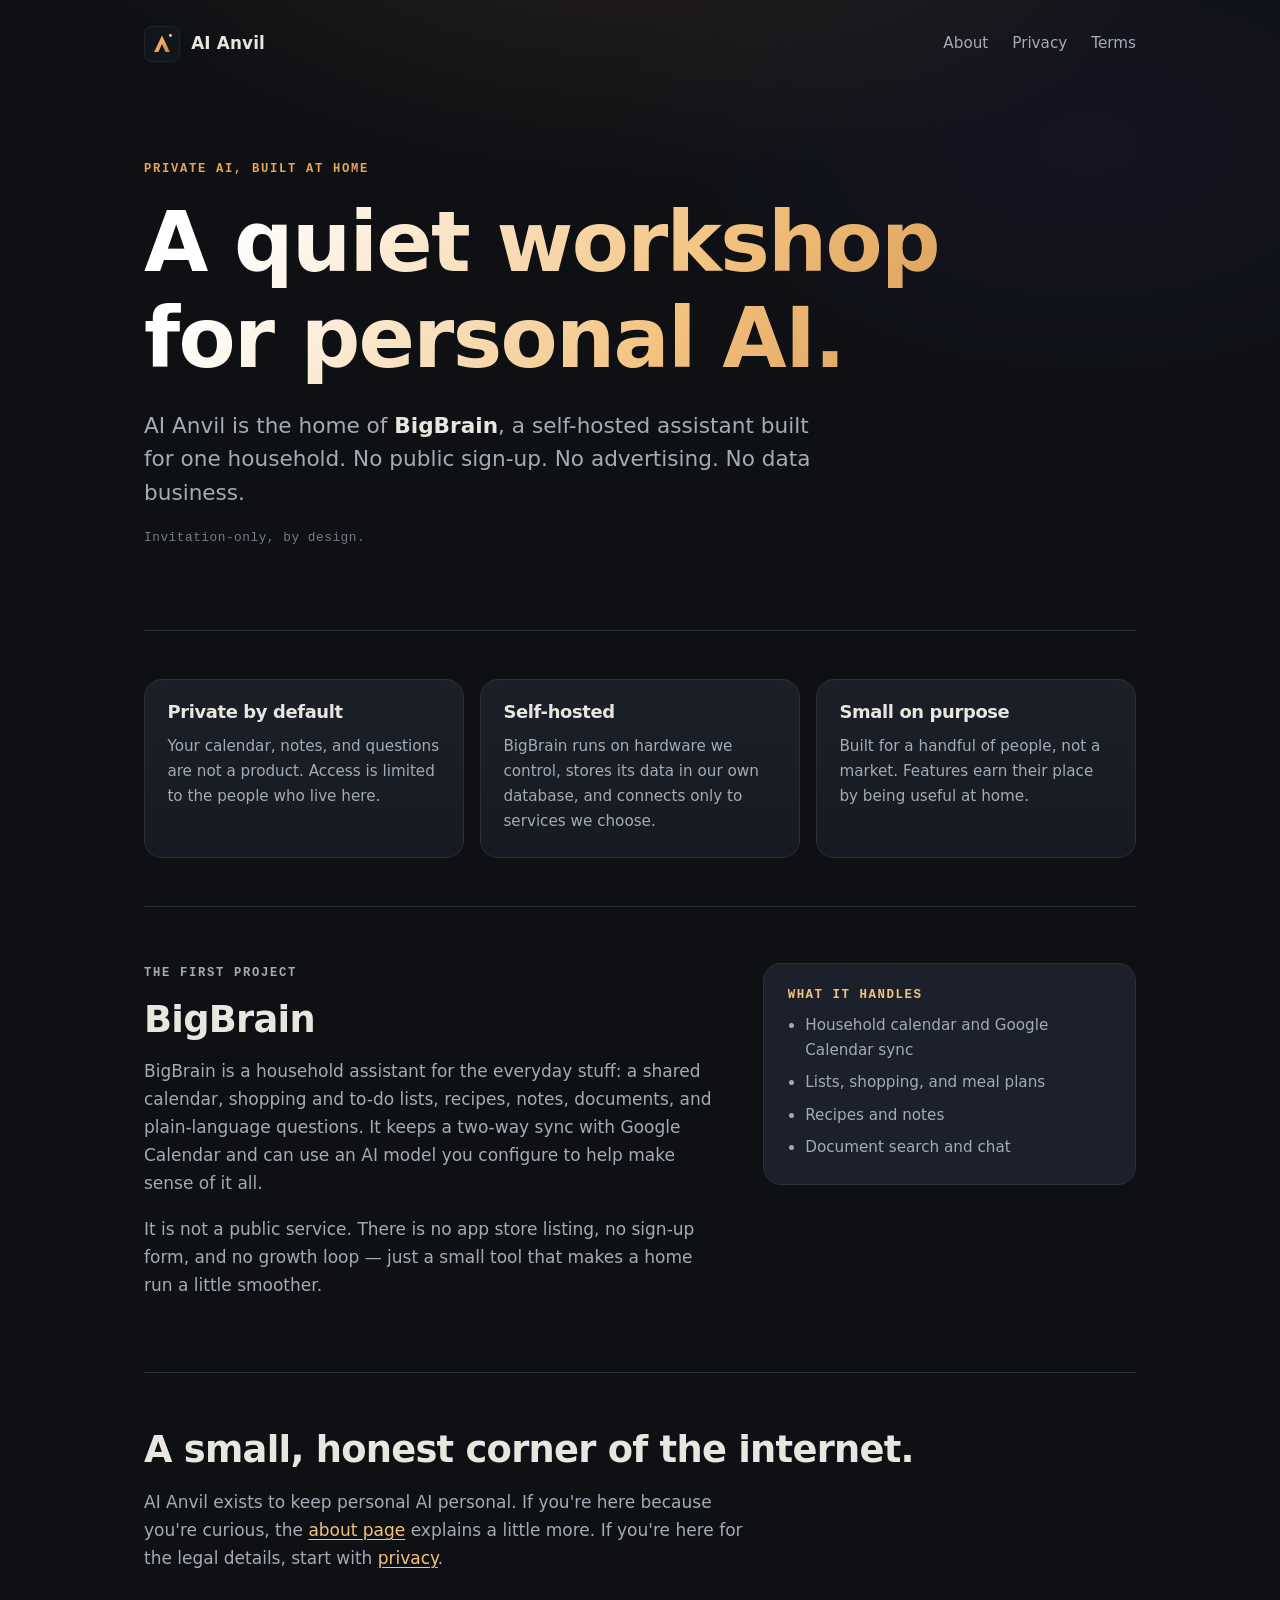
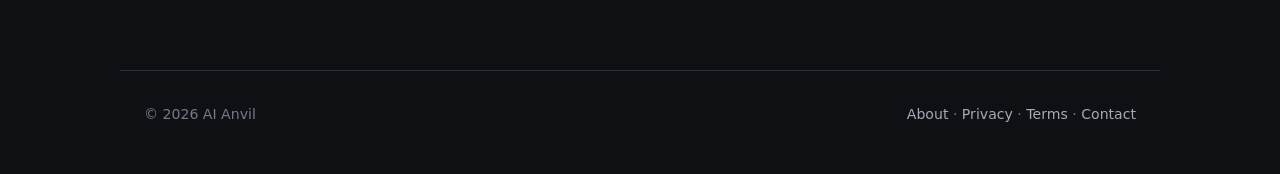
==== index.html @ 4a5acce0 "Add AI Anvil landing site with about, privacy, and terms" ====
<!doctype html>
<html lang="en">
<head>
  <meta charset="utf-8">
  <meta name="viewport" content="width=device-width, initial-scale=1">
  <title>AI Anvil — Private AI, built at home</title>
  <meta name="description" content="AI Anvil is a quiet workshop for personal AI, and the home of BigBrain — a self-hosted assistant for one household.">
  <link rel="canonical" href="https://aianvil.app/">
  <link rel="icon" href="/assets/mark.svg" type="image/svg+xml">
  <link rel="stylesheet" href="/assets/styles.css">
  <meta property="og:title" content="AI Anvil — Private AI, built at home">
  <meta property="og:description" content="A quiet workshop for personal AI, and the home of BigBrain — a self-hosted assistant for one household.">
  <meta property="og:type" content="website">
  <meta property="og:url" content="https://aianvil.app/">
</head>
<body>
  <a class="skip-link" href="#main">Skip to content</a>

  <header class="site-header">
    <a class="brand" href="/" aria-label="AI Anvil home">
      <img src="/assets/mark.svg" alt="" width="36" height="36">
      <span>AI Anvil</span>
    </a>
    <nav class="site-nav" aria-label="Primary">
      <a href="/about/">About</a>
      <a href="/privacy/">Privacy</a>
      <a href="/terms/">Terms</a>
    </nav>
  </header>

  <main id="main">
    <section class="hero">
      <p class="eyebrow">Private AI, built at home</p>
      <h1>A quiet workshop<br>for personal AI.</h1>
      <p class="lede">
        AI Anvil is the home of <strong>BigBrain</strong>, a self-hosted assistant
        built for one household. No public sign-up. No advertising. No data business.
      </p>
      <p class="note">Invitation-only, by design.</p>
    </section>

    <section class="principles" aria-labelledby="principles-heading">
      <h2 id="principles-heading" class="visually-hidden">Principles</h2>
      <article>
        <h3>Private by default</h3>
        <p>Your calendar, notes, and questions are not a product. Access is limited to the people who live here.</p>
      </article>
      <article>
        <h3>Self-hosted</h3>
        <p>BigBrain runs on hardware we control, stores its data in our own database, and connects only to services we choose.</p>
      </article>
      <article>
        <h3>Small on purpose</h3>
        <p>Built for a handful of people, not a market. Features earn their place by being useful at home.</p>
      </article>
    </section>

    <section class="project" aria-labelledby="project-heading">
      <div>
        <p class="eyebrow">The first project</p>
        <h2 id="project-heading">BigBrain</h2>
        <p>
          BigBrain is a household assistant for the everyday stuff: a shared calendar,
          shopping and to-do lists, recipes, notes, documents, and plain-language questions.
          It keeps a two-way sync with Google Calendar and can use an AI model you configure
          to help make sense of it all.
        </p>
        <p>
          It is not a public service. There is no app store listing, no sign-up form, and no
          growth loop — just a small tool that makes a home run a little smoother.
        </p>
      </div>
      <aside class="card">
        <h3>What it handles</h3>
        <ul>
          <li>Household calendar and Google Calendar sync</li>
          <li>Lists, shopping, and meal plans</li>
          <li>Recipes and notes</li>
          <li>Document search and chat</li>
        </ul>
      </aside>
    </section>

    <section class="closing" aria-labelledby="closing-heading">
      <h2 id="closing-heading">A small, honest corner of the internet.</h2>
      <p>
        AI Anvil exists to keep personal AI personal. If you're here because you're curious,
        the <a href="/about/">about page</a> explains a little more. If you're here for the
        legal details, start with <a href="/privacy/">privacy</a>.
      </p>
    </section>
  </main>

  <footer class="site-footer">
    <p>&copy; 2026 AI Anvil</p>
    <p>
      <a href="/about/">About</a>
      <span aria-hidden="true">·</span>
      <a href="/privacy/">Privacy</a>
      <span aria-hidden="true">·</span>
      <a href="/terms/">Terms</a>
      <span aria-hidden="true">·</span>
      <a href="mailto:strong.jeremy@gmail.com">Contact</a>
    </p>
  </footer>
</body>
</html>
---- assets/styles.css ----
/* AI Anvil — static site styles. No external fonts, no trackers, no JavaScript. */

:root {
  color-scheme: dark;
  --bg: #0e1014;
  --bg-soft: #12151b;
  --surface: #161a22;
  --surface-raised: #1b202a;
  --border: #29303c;
  --text: #e9e6df;
  --muted: #a4abb6;
  --faint: #737b88;
  --accent: #e7a558;
  --accent-bright: #f3c27e;
  --accent-dim: #8a5a28;
  --max: 1040px;
  --radius: 18px;
  --font: ui-sans-serif, system-ui, -apple-system, "Segoe UI", Roboto, "Helvetica Neue", Arial, sans-serif;
  --mono: ui-monospace, SFMono-Regular, Menlo, Consolas, "Liberation Mono", monospace;
}

*,
*::before,
*::after {
  box-sizing: border-box;
}

html {
  scroll-behavior: smooth;
}

body {
  margin: 0;
  min-height: 100vh;
  background:
    radial-gradient(900px 520px at 50% -10%, rgba(231, 165, 88, 0.13), transparent 70%),
    radial-gradient(700px 420px at 85% 8%, rgba(122, 92, 255, 0.06), transparent 70%),
    var(--bg);
  color: var(--text);
  font-family: var(--font);
  font-size: 17px;
  line-height: 1.65;
  -webkit-font-smoothing: antialiased;
  text-rendering: optimizeLegibility;
}

img,
svg {
  display: block;
  max-width: 100%;
}

a {
  color: var(--accent-bright);
  text-decoration-thickness: 0.08em;
  text-underline-offset: 0.18em;
}

a:hover {
  color: #ffd9a6;
}

:focus-visible {
  outline: 2px solid var(--accent-bright);
  outline-offset: 3px;
  border-radius: 4px;
}

.skip-link {
  position: absolute;
  left: 1rem;
  top: -100px;
  z-index: 100;
  padding: 0.6rem 0.9rem;
  border-radius: 8px;
  background: var(--accent);
  color: #1a1208;
  font-weight: 650;
  text-decoration: none;
}

.skip-link:focus {
  top: 1rem;
}

.visually-hidden {
  position: absolute;
  width: 1px;
  height: 1px;
  padding: 0;
  margin: -1px;
  overflow: hidden;
  clip: rect(0 0 0 0);
  white-space: nowrap;
  border: 0;
}

/* Header and navigation */

.site-header {
  display: flex;
  align-items: center;
  justify-content: space-between;
  gap: 1.5rem;
  max-width: var(--max);
  margin: 0 auto;
  padding: 1.6rem 1.5rem;
}

.brand {
  display: inline-flex;
  align-items: center;
  gap: 0.7rem;
  color: var(--text);
  text-decoration: none;
  font-weight: 700;
  letter-spacing: 0.01em;
}

.brand:hover {
  color: var(--text);
}

.brand span {
  font-size: 1.05rem;
}

.site-nav {
  display: flex;
  align-items: center;
  gap: 1.5rem;
  font-size: 0.95rem;
}

.site-nav a {
  color: var(--muted);
  text-decoration: none;
}

.site-nav a:hover,
.site-nav a[aria-current="page"] {
  color: var(--text);
}

.site-nav a[aria-current="page"] {
  text-decoration: underline;
  text-decoration-color: var(--accent);
  text-underline-offset: 0.35em;
}

/* Shared page shell */

main {
  max-width: var(--max);
  margin: 0 auto;
  padding: 0 1.5rem 5rem;
}

.eyebrow {
  margin: 0 0 1rem;
  color: var(--accent);
  font-family: var(--mono);
  font-size: 0.76rem;
  font-weight: 600;
  letter-spacing: 0.14em;
  text-transform: uppercase;
}

h1,
h2,
h3 {
  line-height: 1.15;
  letter-spacing: -0.02em;
  text-wrap: balance;
}

h1 {
  margin: 0 0 1.4rem;
  font-size: clamp(2.6rem, 7vw, 5.2rem);
  font-weight: 750;
}

h2 {
  margin: 0 0 1rem;
  font-size: clamp(1.6rem, 3.4vw, 2.3rem);
  font-weight: 700;
}

h3 {
  margin: 0 0 0.7rem;
  font-size: 1.12rem;
  font-weight: 650;
}

p {
  margin: 0 0 1.1rem;
}

.lede {
  max-width: 42rem;
  color: var(--muted);
  font-size: clamp(1.12rem, 2.2vw, 1.35rem);
  line-height: 1.55;
}

.lede strong {
  color: var(--text);
  font-weight: 650;
}

.note {
  color: var(--faint);
  font-family: var(--mono);
  font-size: 0.8rem;
  letter-spacing: 0.04em;
}

/* Home: hero */

.hero {
  padding: 4.5rem 0 4rem;
  border-bottom: 1px solid var(--border);
}

.hero h1 {
  background: linear-gradient(120deg, #fff 10%, var(--accent-bright) 55%, #c9863f 100%);
  -webkit-background-clip: text;
  background-clip: text;
  color: transparent;
}

/* Home: principles */

.principles {
  display: grid;
  grid-template-columns: repeat(3, minmax(0, 1fr));
  gap: 1rem;
  padding: 3rem 0;
  border-bottom: 1px solid var(--border);
}

.principles article {
  padding: 1.4rem;
  border: 1px solid var(--border);
  border-radius: var(--radius);
  background: linear-gradient(180deg, rgba(255, 255, 255, 0.025), transparent), var(--surface);
}

.principles p {
  margin: 0;
  color: var(--muted);
  font-size: 0.95rem;
}

/* Home: project */

.project {
  display: grid;
  grid-template-columns: minmax(0, 1.55fr) minmax(0, 1fr);
  gap: 2.5rem;
  padding: 3.5rem 0;
  border-bottom: 1px solid var(--border);
}

.project p {
  color: var(--muted);
  max-width: 40rem;
}

.card {
  align-self: start;
  padding: 1.5rem;
  border: 1px solid var(--border);
  border-radius: var(--radius);
  background: var(--surface-raised);
}

.card h3 {
  color: var(--accent-bright);
  font-family: var(--mono);
  font-size: 0.78rem;
  font-weight: 600;
  letter-spacing: 0.12em;
  text-transform: uppercase;
}

.card ul {
  margin: 0;
  padding-left: 1.1rem;
  color: var(--muted);
  font-size: 0.95rem;
}

.card li + li {
  margin-top: 0.45rem;
}

/* Home: closing */

.closing {
  padding: 3.5rem 0 0;
}

.closing p {
  max-width: 38rem;
  color: var(--muted);
}

/* Legal / prose pages */

.prose {
  max-width: 760px;
  padding-top: 2.5rem;
}

.prose h1 {
  font-size: clamp(2.2rem, 5.5vw, 3.6rem);
}

.prose h2 {
  margin-top: 2.6rem;
  padding-top: 1.4rem;
  border-top: 1px solid var(--border);
  font-size: 1.35rem;
}

.prose h3 {
  margin-top: 1.8rem;
  font-size: 1.05rem;
}

.prose p,
.prose li {
  color: var(--muted);
}

.prose strong {
  color: var(--text);
}

.prose ul {
  padding-left: 1.2rem;
}

.prose li + li {
  margin-top: 0.4rem;
}

.prose code {
  padding: 0.1em 0.35em;
  border: 1px solid var(--border);
  border-radius: 5px;
  background: var(--bg-soft);
  color: var(--accent-bright);
  font-family: var(--mono);
  font-size: 0.86em;
  overflow-wrap: anywhere;
}

.meta {
  color: var(--faint);
  font-family: var(--mono);
  font-size: 0.8rem;
  letter-spacing: 0.04em;
}

.back {
  margin-top: 3rem;
  padding-top: 1.5rem;
  border-top: 1px solid var(--border);
}

/* Footer */

.site-footer {
  display: flex;
  flex-wrap: wrap;
  align-items: center;
  justify-content: space-between;
  gap: 0.8rem 1.5rem;
  max-width: var(--max);
  margin: 0 auto;
  padding: 2rem 1.5rem 3rem;
  border-top: 1px solid var(--border);
  color: var(--faint);
  font-size: 0.88rem;
}

.site-footer p {
  margin: 0;
}

.site-footer a {
  color: var(--muted);
  text-decoration: none;
}

.site-footer a:hover {
  color: var(--text);
}

/* Responsive */

@media (max-width: 780px) {
  .principles,
  .project {
    grid-template-columns: 1fr;
  }

  .project {
    gap: 1.5rem;
  }

  .hero {
    padding-top: 3rem;
  }
}

@media (max-width: 520px) {
  .site-header {
    flex-direction: column;
    align-items: flex-start;
    gap: 1rem;
  }

  .site-nav {
    gap: 1.1rem;
  }

  .site-footer {
    flex-direction: column;
    align-items: flex-start;
  }
}

@media (prefers-reduced-motion: reduce) {
  html {
    scroll-behavior: auto;
  }
}
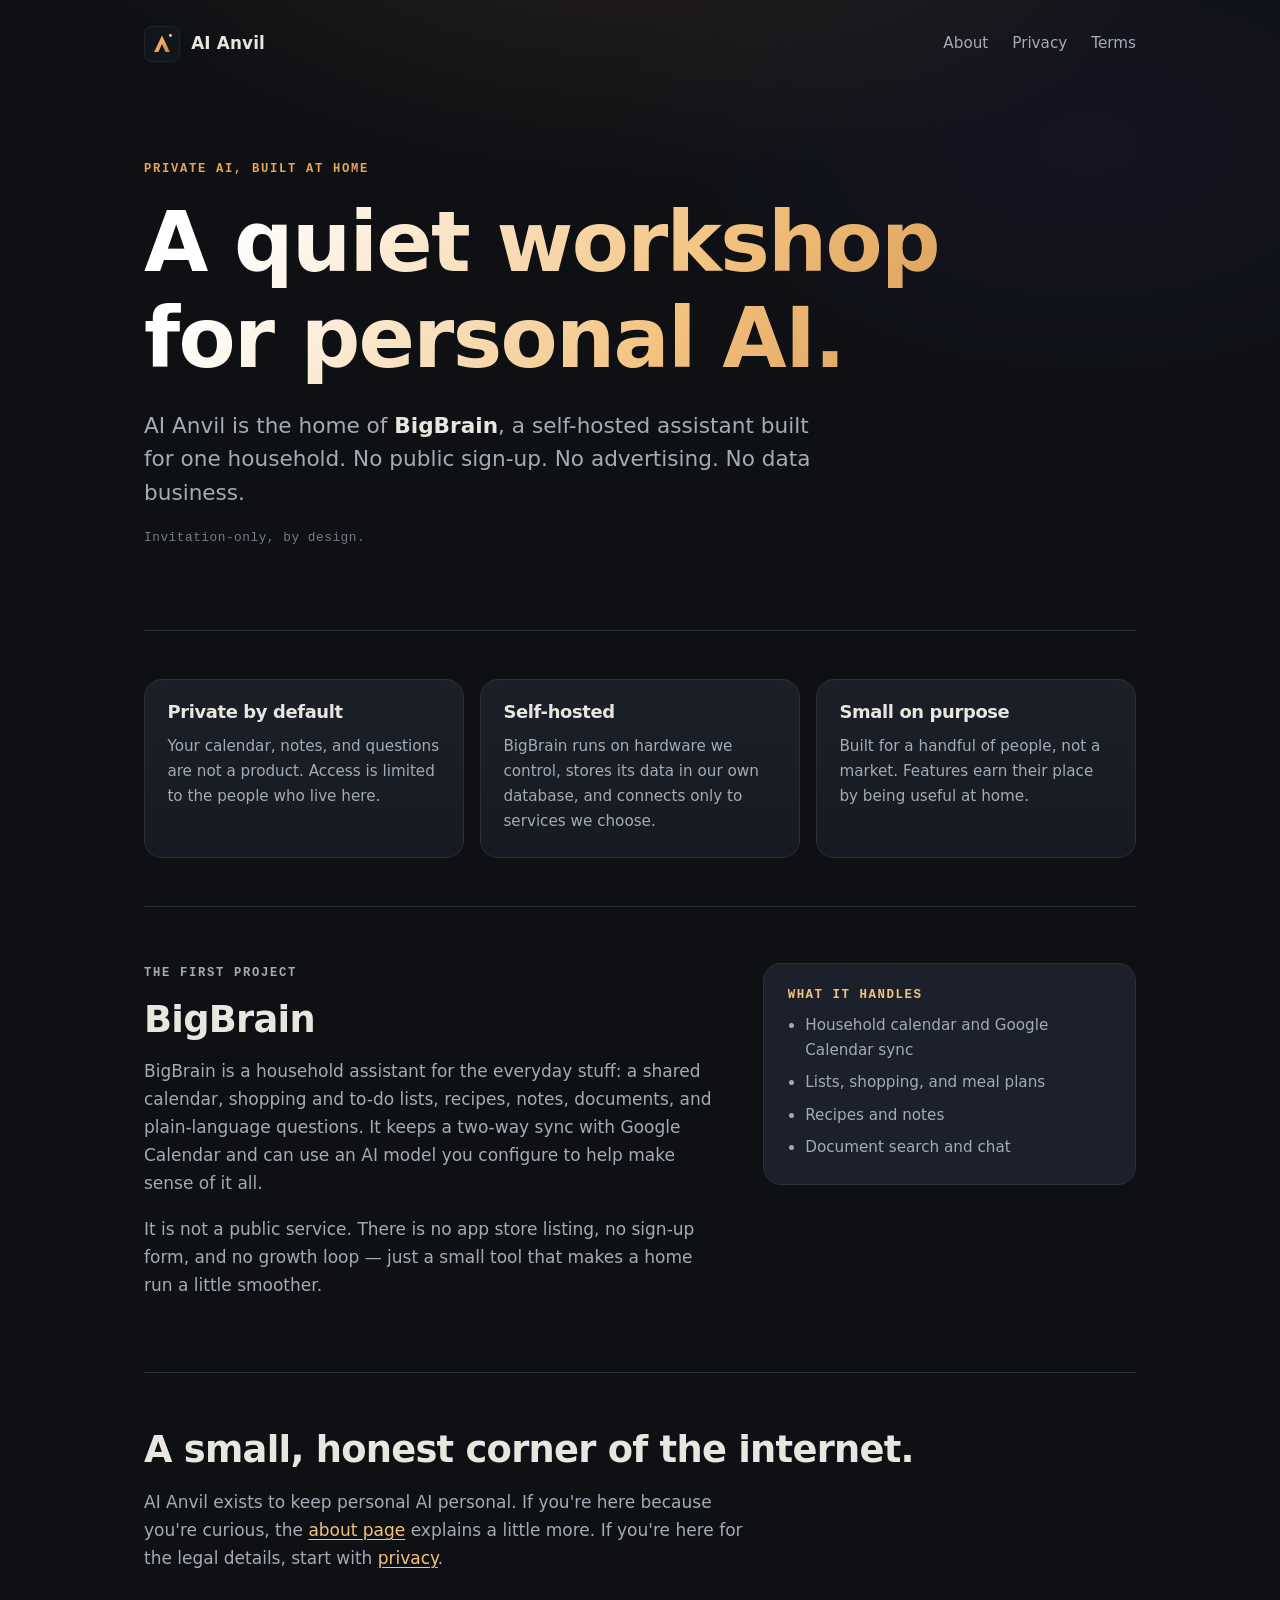
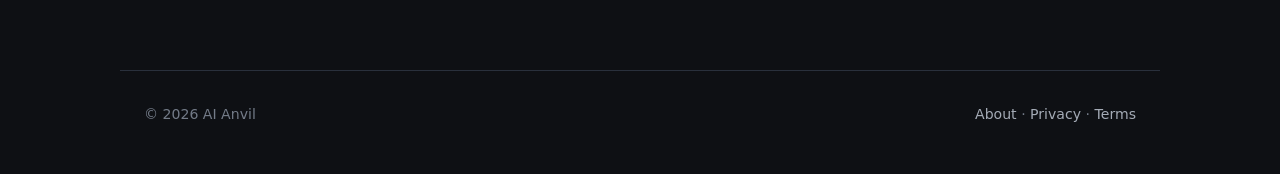
==== commit 444722bc: "Remove personal name and email from public pages" ====
--- a/index.html
+++ b/index.html
@@ -99,8 +99,6 @@
       <a href="/privacy/">Privacy</a>
       <span aria-hidden="true">·</span>
       <a href="/terms/">Terms</a>
-      <span aria-hidden="true">·</span>
-      <a href="mailto:strong.jeremy@gmail.com">Contact</a>
     </p>
   </footer>
 </body>
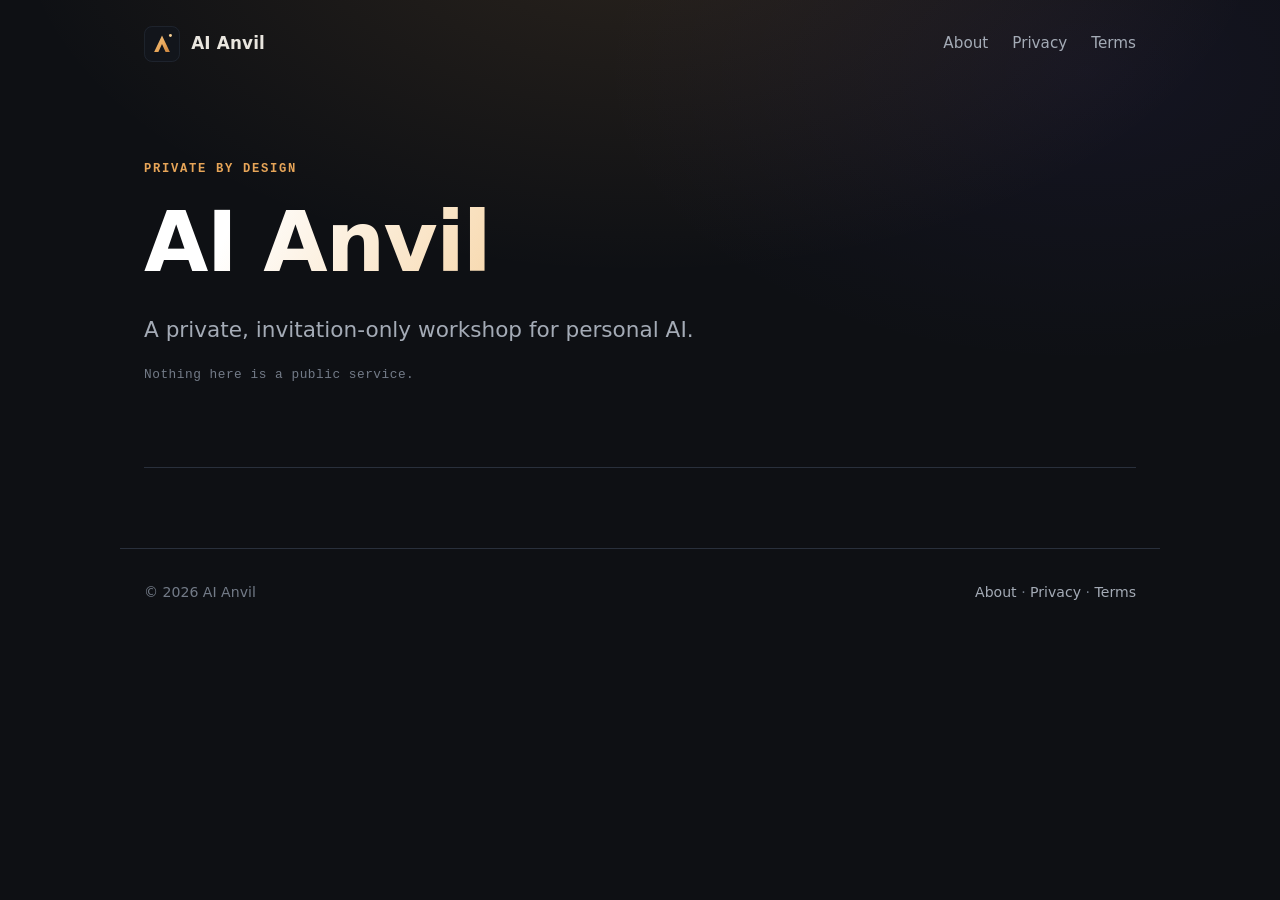
==== commit a50de456: "Reduce site to minimal landing and legal pages" ====
--- a/index.html
+++ b/index.html
@@ -3,13 +3,13 @@
 <head>
   <meta charset="utf-8">
   <meta name="viewport" content="width=device-width, initial-scale=1">
-  <title>AI Anvil — Private AI, built at home</title>
-  <meta name="description" content="AI Anvil is a quiet workshop for personal AI, and the home of BigBrain — a self-hosted assistant for one household.">
+  <title>AI Anvil</title>
+  <meta name="description" content="AI Anvil is a private, invitation-only workshop for personal AI.">
   <link rel="canonical" href="https://aianvil.app/">
   <link rel="icon" href="/assets/mark.svg" type="image/svg+xml">
   <link rel="stylesheet" href="/assets/styles.css">
-  <meta property="og:title" content="AI Anvil — Private AI, built at home">
-  <meta property="og:description" content="A quiet workshop for personal AI, and the home of BigBrain — a self-hosted assistant for one household.">
+  <meta property="og:title" content="AI Anvil">
+  <meta property="og:description" content="A private, invitation-only workshop for personal AI.">
   <meta property="og:type" content="website">
   <meta property="og:url" content="https://aianvil.app/">
 </head>
@@ -30,64 +30,10 @@
 
   <main id="main">
     <section class="hero">
-      <p class="eyebrow">Private AI, built at home</p>
-      <h1>A quiet workshop<br>for personal AI.</h1>
-      <p class="lede">
-        AI Anvil is the home of <strong>BigBrain</strong>, a self-hosted assistant
-        built for one household. No public sign-up. No advertising. No data business.
-      </p>
-      <p class="note">Invitation-only, by design.</p>
-    </section>
-
-    <section class="principles" aria-labelledby="principles-heading">
-      <h2 id="principles-heading" class="visually-hidden">Principles</h2>
-      <article>
-        <h3>Private by default</h3>
-        <p>Your calendar, notes, and questions are not a product. Access is limited to the people who live here.</p>
-      </article>
-      <article>
-        <h3>Self-hosted</h3>
-        <p>BigBrain runs on hardware we control, stores its data in our own database, and connects only to services we choose.</p>
-      </article>
-      <article>
-        <h3>Small on purpose</h3>
-        <p>Built for a handful of people, not a market. Features earn their place by being useful at home.</p>
-      </article>
-    </section>
-
-    <section class="project" aria-labelledby="project-heading">
-      <div>
-        <p class="eyebrow">The first project</p>
-        <h2 id="project-heading">BigBrain</h2>
-        <p>
-          BigBrain is a household assistant for the everyday stuff: a shared calendar,
-          shopping and to-do lists, recipes, notes, documents, and plain-language questions.
-          It keeps a two-way sync with Google Calendar and can use an AI model you configure
-          to help make sense of it all.
-        </p>
-        <p>
-          It is not a public service. There is no app store listing, no sign-up form, and no
-          growth loop — just a small tool that makes a home run a little smoother.
-        </p>
-      </div>
-      <aside class="card">
-        <h3>What it handles</h3>
-        <ul>
-          <li>Household calendar and Google Calendar sync</li>
-          <li>Lists, shopping, and meal plans</li>
-          <li>Recipes and notes</li>
-          <li>Document search and chat</li>
-        </ul>
-      </aside>
-    </section>
-
-    <section class="closing" aria-labelledby="closing-heading">
-      <h2 id="closing-heading">A small, honest corner of the internet.</h2>
-      <p>
-        AI Anvil exists to keep personal AI personal. If you're here because you're curious,
-        the <a href="/about/">about page</a> explains a little more. If you're here for the
-        legal details, start with <a href="/privacy/">privacy</a>.
-      </p>
+      <p class="eyebrow">Private by design</p>
+      <h1>AI Anvil</h1>
+      <p class="lede">A private, invitation-only workshop for personal AI.</p>
+      <p class="note">Nothing here is a public service.</p>
     </section>
   </main>
 
